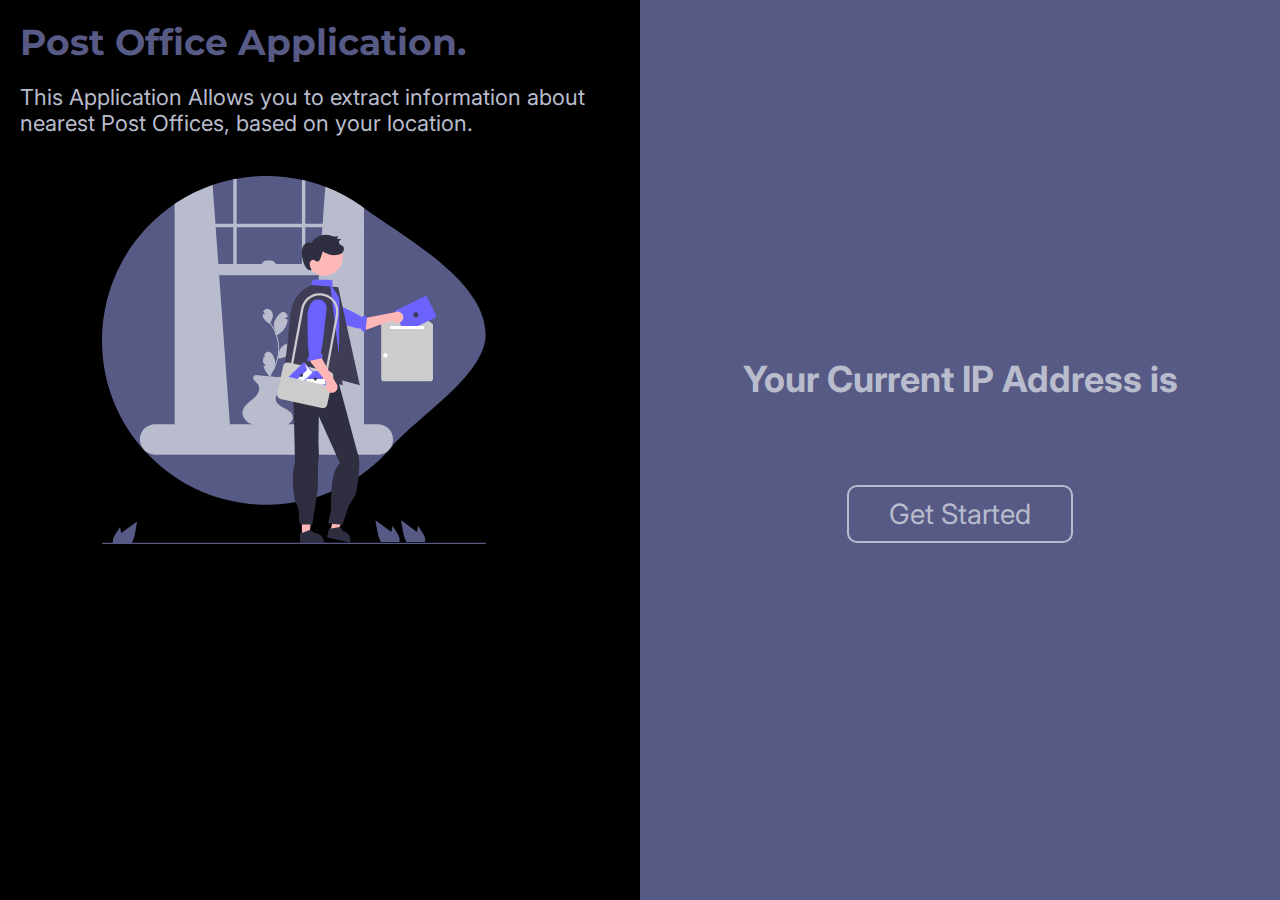
==== index.html @ ede8816b "first commit" ====
<!DOCTYPE html>
<html lang="en">
<head>
    <meta charset="UTF-8">
    <meta name="viewport" content="width=device-width, initial-scale=1.0">
    <title>Post Office</title>
    <!-- LINKING CSS FILE -->
    <link rel="stylesheet" href="./style.css">
    <!-- LINKING FONT FILE INTER & MONTSERRAT-->
    <link rel="preconnect" href="https://fonts.googleapis.com">
    <link rel="preconnect" href="https://fonts.gstatic.com" crossorigin>
    <link href="https://fonts.googleapis.com/css2?family=Inter:wght@300;400;700&family=Montserrat:wght@400;700&display=swap" rel="stylesheet">
    <!-- LINKING JS QUERY IP FILE -->
    <script src="https://ajax.googleapis.com/ajax/libs/jquery/3.2.1/jquery.min.js"></script>

</head>
<body>
    <main>
        <section>
             <div class="homepagediv">
                  <div class="homediv1">
                       <h1>Post Office Application.</h1>
                       <p>This Application Allows you to extract information about<br>
                         nearest Post Offices, based on your location.</p>
                       <img src="./Photos/mainpic.svg" alt="Loading">
                  </div>
                  <div class="homediv2">
                      <h1>Your Current IP Address is <br><span id="homeiptag"></span></h1>
                      <a href="./postoffices.html" target="_blank"><button>Get Started</button></a>
                  </div>
             </div>
        </section>
    </main>
    
     <!-- LINKING SCRIPT FILE -->
     <script src="./script.js"></script>
     <script>
         $.getJSON("https://api.ipify.org?format=json", function(data) {
         
         // Setting text of element P with id gfg
         $("#homeiptag").html(data.ip);
         localStorage.setItem('ip', data.ip);
     })
     </script>
</body>
</html>
---- style.css ----
*{
    margin: 0px;
    padding: 0px;
}

body{
    font-family: 'Inter', sans-serif;
    font-family: 'Montserrat', sans-serif;
}

/* HOMEPAGE CSS STARTS FROM HERE */
.homepagediv{
    display: flex;
    align-items: center;
    width: 100vw;
    background-color: black;
}
.homediv1{
    width: 50vw;
    height: 100vh;
    background-color: black;
}
.homediv1>h1{
    color: #575A85;
    font-family: 'Montserrat', sans-serif;
    font-size: 36px;
    font-weight: 700;
    margin: 20px;
}
.homediv1>p{
    color: #B8BCCC;
    font-family: 'Inter', sans-serif;
    font-size: 22px;
    font-weight: 400;
    margin-left: 20px;
}
.homediv1>img{
    width: 60%;
    margin-top: 40px;
    margin-left: 8vw;
}
.homediv2{
    width: 50vw;
    height: 100vh;
    display: flex;
    flex-direction: column;
    align-items: center;
    justify-content: center;
    background: #575A85;
}
.homediv2>h1{
    color: #B8BCCC;
    font-family: 'Inter', sans-serif;
    font-size: 36px;
    font-weight: 700;
}
.homediv2>h1>span{
    color: white;
    margin-top: 10px;
    margin-left: 70px
}
.homediv2>a>button{
    margin-top: 40px;
    color: #B8BCCC;
    font-family: 'Inter', sans-serif;
    font-size: 28px;
    font-weight: 400;
    background-color: transparent;
    border: none;
    border-radius: 10px;
    border: 2px solid #B8BCCC;
    padding: 10px 40px;
    cursor: pointer;
}

/* POST OFFICES LIST CSS STARTS FROM HERE */
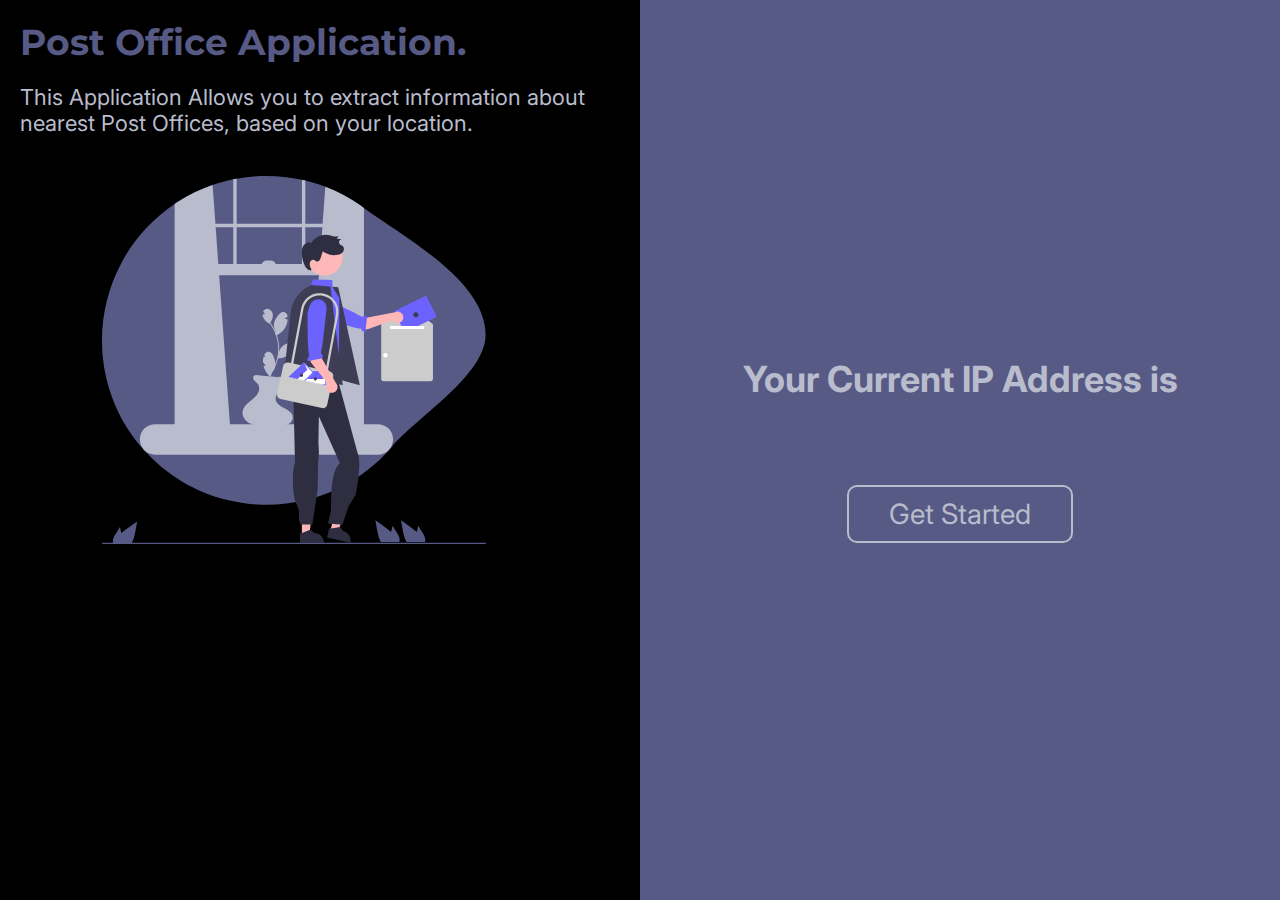
==== commit 32e5d686: "final changes" ====
--- a/index.html
+++ b/index.html
@@ -26,7 +26,7 @@
                   </div>
                   <div class="homediv2">
                       <h1>Your Current IP Address is <br><span id="homeiptag"></span></h1>
-                      <a href="./postoffices.html" target="_blank"><button>Get Started</button></a>
+                      <a href="./postoffices.html"><button>Get Started</button></a>
                   </div>
              </div>
         </section>
